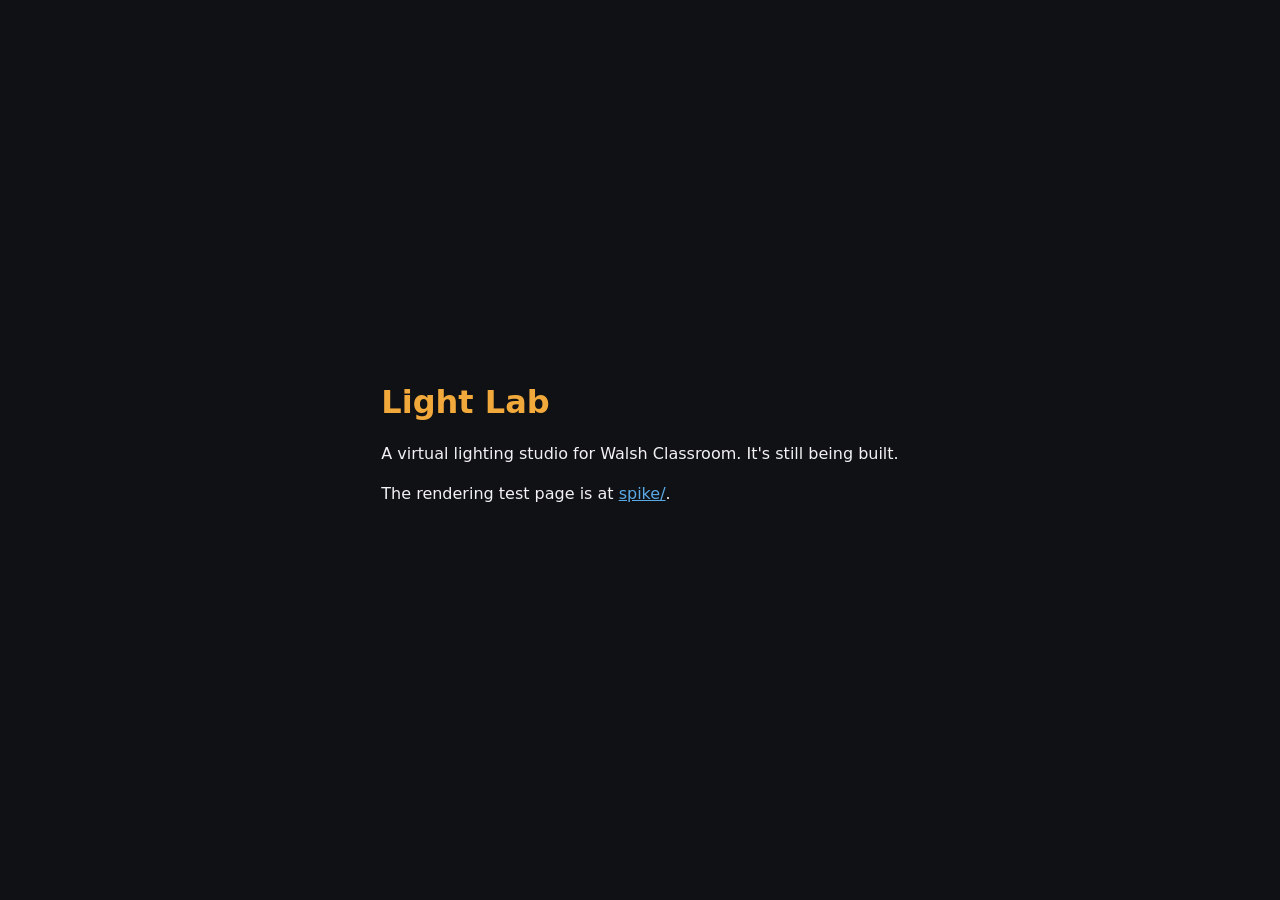
==== index.html @ 655dbbe1 "Phase 1: rendering spike Test page comparing three ways to draw the lit clay head: A: three.js shado" ====
<!doctype html>
<html lang="en">
<head>
<meta charset="utf-8">
<meta name="viewport" content="width=device-width, initial-scale=1">
<title>Light Lab</title>
<style>
  body { margin: 0; min-height: 100vh; display: grid; place-items: center; background: #101114; color: #f2f2f4;
         font: 16px/1.5 system-ui, -apple-system, "Segoe UI", Roboto, sans-serif; }
  main { max-width: 34rem; padding: 24px 16px; }
  h1 { margin: 0 0 8px; } h1 span { color: #f2a93b; }
  a { color: #5aa9e6; }
</style>
</head>
<body>
<main>
  <h1><span>Light Lab</span></h1>
  <p>A virtual lighting studio for Walsh Classroom. It's still being built.</p>
  <p>The rendering test page is at <a href="spike/">spike/</a>.</p>
</main>
</body>
</html>
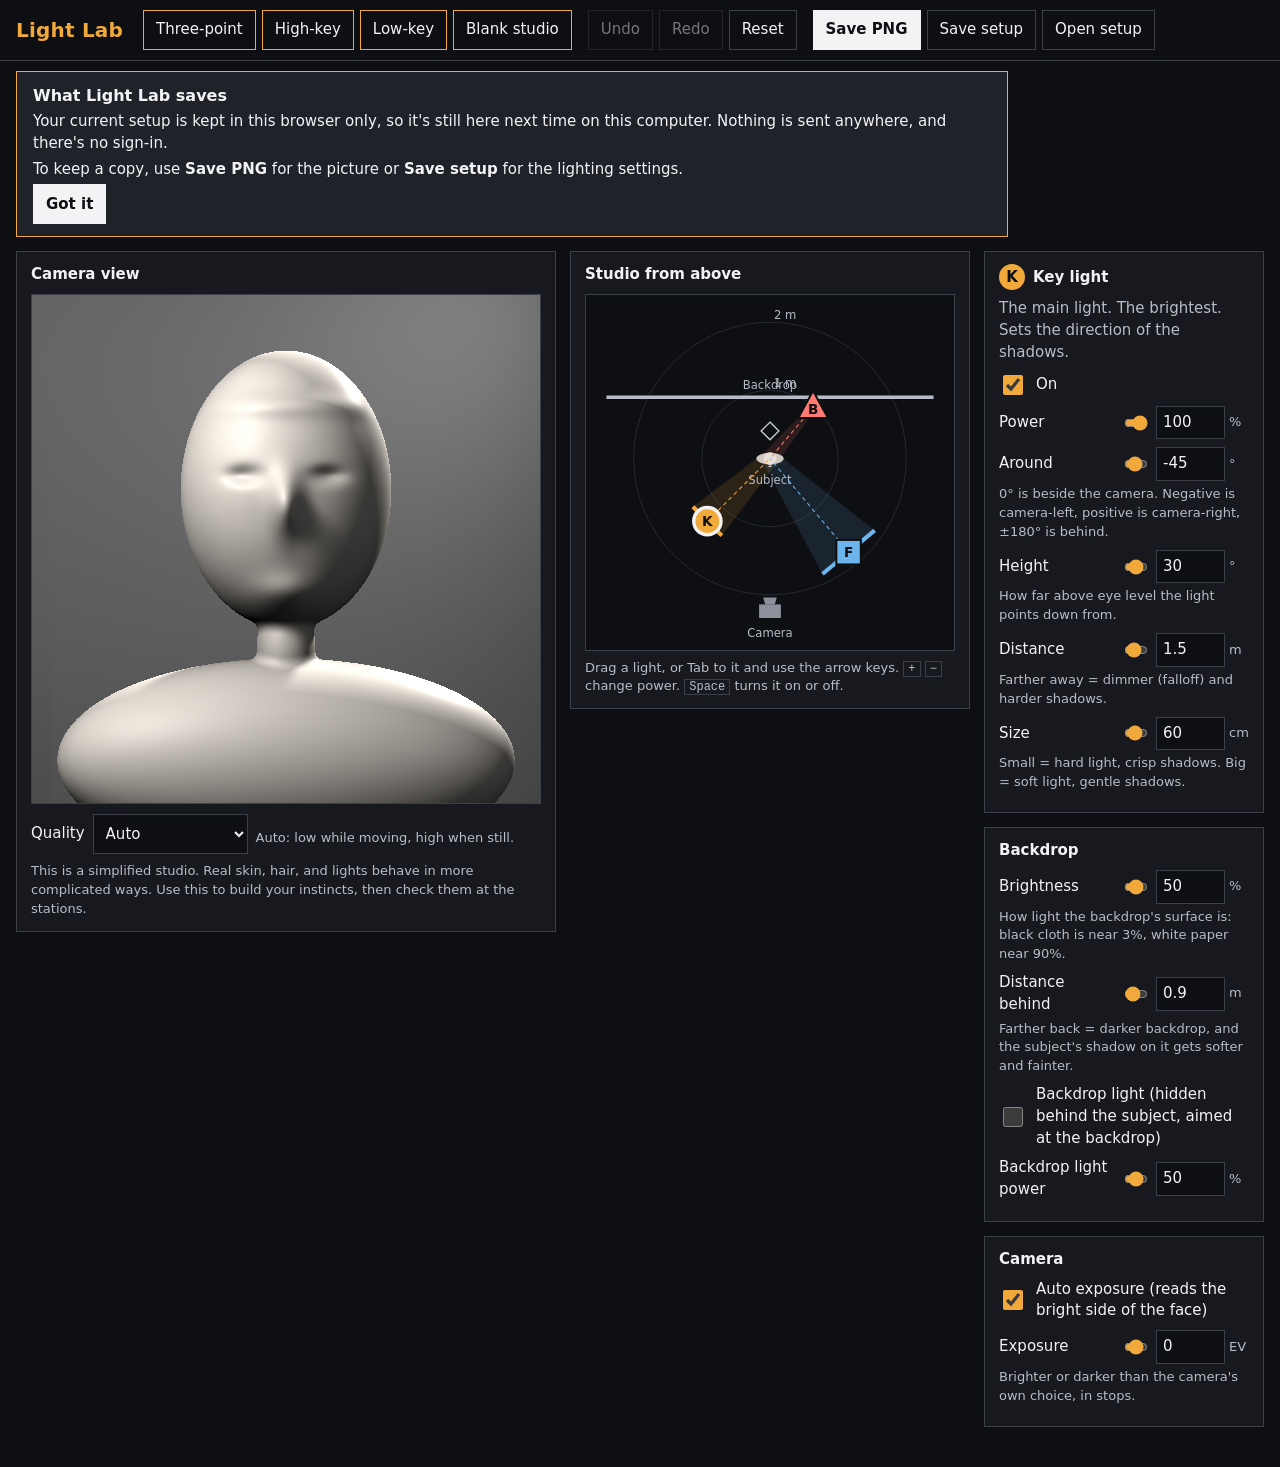
==== commit 5c8e74c7: "Phase 2: core sandbox The studio itself, on renderer B (no library): - Camera view with soft shadows" ====
--- a/index.html
+++ b/index.html
@@ -4,19 +4,68 @@
 <meta charset="utf-8">
 <meta name="viewport" content="width=device-width, initial-scale=1">
 <title>Light Lab</title>
-<style>
-  body { margin: 0; min-height: 100vh; display: grid; place-items: center; background: #101114; color: #f2f2f4;
-         font: 16px/1.5 system-ui, -apple-system, "Segoe UI", Roboto, sans-serif; }
-  main { max-width: 34rem; padding: 24px 16px; }
-  h1 { margin: 0 0 8px; } h1 span { color: #f2a93b; }
-  a { color: #5aa9e6; }
-</style>
+<meta name="description" content="A virtual lighting studio: place lights around a model and see the portrait change.">
+<link rel="stylesheet" href="src/app.css">
 </head>
 <body>
-<main>
-  <h1><span>Light Lab</span></h1>
-  <p>A virtual lighting studio for Walsh Classroom. It's still being built.</p>
-  <p>The rendering test page is at <a href="spike/">spike/</a>.</p>
+<header class="top">
+  <h1><span class="brand">Light Lab</span></h1>
+  <div class="toolbar" role="toolbar" aria-label="Setup">
+    <div id="presets" class="group" aria-label="Presets"></div>
+    <div class="group">
+      <button id="undo" type="button" title="Undo (Ctrl+Z)">Undo</button>
+      <button id="redo" type="button" title="Redo (Ctrl+Y)">Redo</button>
+      <button id="reset" type="button">Reset</button>
+    </div>
+    <div class="group">
+      <button id="savePng" type="button" class="solid">Save PNG</button>
+      <button id="saveSetup" type="button">Save setup</button>
+      <button id="openSetup" type="button">Open setup</button>
+      <input id="openFile" type="file" accept=".json,application/json" hidden>
+    </div>
+  </div>
+</header>
+
+<div id="error" class="error" role="alert" hidden></div>
+<div id="notice" class="notice" role="dialog" aria-labelledby="noticeTitle" hidden>
+  <h2 id="noticeTitle">What Light Lab saves</h2>
+  <p>Your current setup is kept in this browser only, so it's still here next time on this computer. Nothing is sent anywhere, and there's no sign-in.</p>
+  <p>To keep a copy, use <strong>Save PNG</strong> for the picture or <strong>Save setup</strong> for the lighting settings.</p>
+  <button id="noticeOk" type="button" class="solid">Got it</button>
+</div>
+
+<main class="studio">
+  <section class="card view-card" aria-labelledby="viewTitle">
+    <h2 id="viewTitle">Camera view</h2>
+    <div id="view" class="view"><canvas id="portrait" class="portrait" role="img"></canvas></div>
+    <div id="qualityRow" class="quality">
+      <label for="quality">Quality</label>
+      <select id="quality">
+        <option value="auto" selected>Auto</option>
+        <option value="low">Low (fastest)</option>
+        <option value="medium">Medium</option>
+        <option value="high">High (sharpest)</option>
+      </select>
+      <span id="qualityNote" class="hint"></span>
+    </div>
+    <p class="note">This is a simplified studio. Real skin, hair, and lights behave in more complicated ways. Use this to build your instincts, then check them at the stations.</p>
+  </section>
+
+  <section class="card map-card" aria-labelledby="mapTitle">
+    <h2 id="mapTitle">Studio from above</h2>
+    <div id="map"></div>
+    <p class="hint">Drag a light, or Tab to it and use the arrow keys. <kbd>+</kbd> <kbd>−</kbd> change power. <kbd>Space</kbd> turns it on or off.</p>
+  </section>
+
+  <div class="side">
+    <section class="card" id="inspector" aria-label="Selected light"></section>
+    <section class="card" aria-labelledby="bdTitle"><h2 id="bdTitle">Backdrop</h2><div id="backdrop"></div></section>
+    <section class="card" aria-labelledby="camTitle"><h2 id="camTitle">Camera</h2><div id="camera"></div></section>
+  </div>
 </main>
+<p id="status" class="visually-hidden" aria-live="polite"></p>
+
+<script type="module" src="src/main.js"></script>
+<script src="/platform/wc.js" defer></script>
 </body>
 </html>
--- a/src/app.css
+++ b/src/app.css
@@ -0,0 +1,106 @@
+/* Light Lab: dark studio look. Key amber, fill blue, back red, always paired with a letter and
+   a shape so colour is never the only clue. Contrast checked against --panel for WCAG AA. */
+:root {
+  --ink: #0e0f12; --panel: #17191e; --panel-2: #1f2229; --line: #3b3f48;
+  --text: #f3f3f5; --muted: #b8bcc6;
+  --key: #f2a93b; --fill: #6cb4ec; --back: #ff7a72; --bg-light: #c9cdd6;
+  --focus: #8fc8ff;
+  color-scheme: dark;
+}
+* { box-sizing: border-box; }
+[hidden] { display: none !important; }
+html, body { margin: 0; background: var(--ink); color: var(--text); }
+body { font: 15px/1.45 system-ui, -apple-system, "Segoe UI", Roboto, "Helvetica Neue", Arial, sans-serif; }
+h1, h2 { margin: 0; }
+button, select, input { font: inherit; color: inherit; }
+:focus-visible { outline: 3px solid var(--focus); outline-offset: 2px; }
+.visually-hidden { position: absolute; width: 1px; height: 1px; overflow: hidden; clip: rect(0 0 0 0); white-space: nowrap; }
+
+/* Header */
+.top { display: flex; flex-wrap: wrap; align-items: center; gap: 10px 20px; padding: 10px 16px; border-bottom: 1.5px solid var(--line); }
+.top h1 { font-size: 20px; letter-spacing: 0.01em; }
+.brand { color: var(--key); }
+.toolbar { display: flex; flex-wrap: wrap; gap: 8px 16px; }
+.group { display: flex; flex-wrap: wrap; gap: 6px; }
+button { background: transparent; border: 1.5px solid var(--line); padding: 7px 12px; cursor: pointer; min-height: 40px; }
+button:hover:not(:disabled) { border-color: var(--text); }
+button:disabled { opacity: 0.45; cursor: default; }
+button.solid { background: var(--text); color: var(--ink); border-color: var(--text); font-weight: 600; }
+button.preset { border-color: var(--key); }
+
+.error { margin: 10px 16px 0; padding: 10px 14px; background: #4a1714; border: 1.5px solid var(--back); }
+.notice { margin: 10px 16px 0; padding: 12px 16px; background: var(--panel-2); border: 1.5px solid var(--key); max-width: 62rem; }
+.notice h2 { font-size: 16px; margin-bottom: 4px; }
+.notice p { margin: 4px 0; }
+
+/* Layout: view | map | settings. Wraps on narrower screens. */
+.studio { display: grid; gap: 14px; padding: 14px 16px 24px; grid-template-columns: minmax(300px, 560px) minmax(280px, 400px) minmax(280px, 1fr); align-items: start; }
+@media (max-width: 1180px) { .studio { grid-template-columns: minmax(300px, 1fr) minmax(280px, 1fr); } .side { grid-column: 1 / -1; display: grid; grid-template-columns: repeat(auto-fit, minmax(280px, 1fr)); gap: 14px; } }
+@media (max-width: 700px) { .studio { grid-template-columns: 1fr; } }
+.side { display: grid; gap: 14px; }
+.card { background: var(--panel); border: 1.5px solid var(--line); padding: 12px 14px; }
+.card h2 { font-size: 15px; margin-bottom: 8px; }
+/* Square, and never taller than the screen leaves room for (a 768 px Chromebook screen). */
+.view { width: min(100%, calc(100vh - 190px)); min-width: 260px; aspect-ratio: 1; margin: 0 auto; background: #000; border: 1.5px solid var(--line); }
+.portrait { display: block; width: 100%; height: 100%; }
+.quality { display: flex; flex-wrap: wrap; align-items: center; gap: 8px; margin-top: 10px; }
+select { background: var(--ink); border: 1.5px solid var(--line); padding: 6px 8px; min-height: 40px; }
+.note, .hint { color: var(--muted); font-size: 13px; margin: 8px 0 0; }
+kbd { border: 1px solid var(--line); padding: 0 4px; font: 12px ui-monospace, Consolas, monospace; }
+
+/* Rows: label, slider, number */
+.row { display: grid; grid-template-columns: 7.5em 1fr 6.2em; align-items: center; gap: 4px 10px; margin: 8px 0; }
+.row .hint { grid-column: 1 / -1; margin: 0; }
+.row.check { grid-template-columns: auto 1fr; }
+.row input[type=range] { width: 100%; accent-color: var(--key); min-height: 28px; }
+.numwrap { display: flex; align-items: center; gap: 4px; }
+.num { width: 4.6em; background: var(--ink); border: 1.5px solid var(--line); padding: 5px 6px; }
+.unit { color: var(--muted); font-size: 13px; }
+input[type=checkbox] { width: 20px; height: 20px; accent-color: var(--key); }
+
+.inspector-title { display: flex; align-items: center; gap: 8px; font-size: 16px; }
+.define { color: var(--muted); margin: 4px 0 6px; }
+.badge { display: inline-grid; place-items: center; width: 26px; height: 26px; font-weight: 700; color: var(--ink); }
+.badge.key { background: var(--key); border-radius: 50%; }
+.badge.fill { background: var(--fill); }
+.badge.back { background: var(--back); clip-path: polygon(50% 0, 100% 100%, 0 100%); padding-top: 6px; font-size: 12px; }
+
+/* Map */
+.map { width: 100%; height: auto; display: block; background: var(--ink); border: 1.5px solid var(--line); touch-action: none; user-select: none; }
+.map .ring { fill: none; stroke: #2b2f37; stroke-width: 0.012; }
+.map .ring-label, .map .label { fill: var(--muted); font-size: 0.17px; }
+.map .backdrop { stroke: var(--muted); stroke-width: 0.05; }
+.map .subject { fill: #cfc9c2; }
+.map .subject.head { fill: #e7e1da; }
+.map .camera { fill: #8b909b; }
+.map .camera text { fill: var(--muted); }
+.map .ray { stroke-width: 0.015; stroke-dasharray: 0.06 0.05; }
+.map .ray.key, .map .beam.key { stroke: var(--key); fill: var(--key); }
+.map .ray.fill, .map .beam.fill { stroke: var(--fill); fill: var(--fill); }
+.map .ray.back, .map .beam.back { stroke: var(--back); fill: var(--back); }
+.map .beam { fill-opacity: 0.13; stroke: none !important; }
+.map .beam.off, .map .ray.off { opacity: 0.25; fill-opacity: 0.04; }
+.map .light { cursor: grab; }
+.map.dragging .light { cursor: grabbing; }
+.map .light .shape { stroke: var(--ink); stroke-width: 0.03; }
+.map .light.key .shape { fill: var(--key); }
+.map .light.fill .shape { fill: var(--fill); }
+.map .light.back .shape { fill: var(--back); }
+.map .light .size { stroke-width: 0.06; stroke-linecap: butt; }
+.map .light.key .size { stroke: var(--key); }
+.map .light.fill .size { stroke: var(--fill); }
+.map .light.back .size { stroke: var(--back); }
+.map .light .letter { font-size: 0.2px; font-weight: 700; fill: var(--ink); pointer-events: none; }
+.map .light.off .shape { fill: var(--ink) !important; stroke-width: 0.03; }
+.map .light.key.off .shape { stroke: var(--key); }
+.map .light.fill.off .shape { stroke: var(--fill); }
+.map .light.back.off .shape { stroke: var(--back); }
+.map .light.off .letter { fill: var(--muted); }
+.map .light.off .size { opacity: 0.35; }
+.map .light.selected .shape { stroke: var(--text); stroke-width: 0.05; }
+.map .light:focus { outline: none; }
+.map .light:focus-visible .shape { stroke: var(--focus); stroke-width: 0.07; }
+.map .bglight .shape { fill: var(--bg-light); }
+.map .bglight.off .shape { fill: none; stroke: var(--bg-light); stroke-width: 0.02; }
+
+@media (prefers-reduced-motion: reduce) { * { transition: none !important; animation: none !important; } }
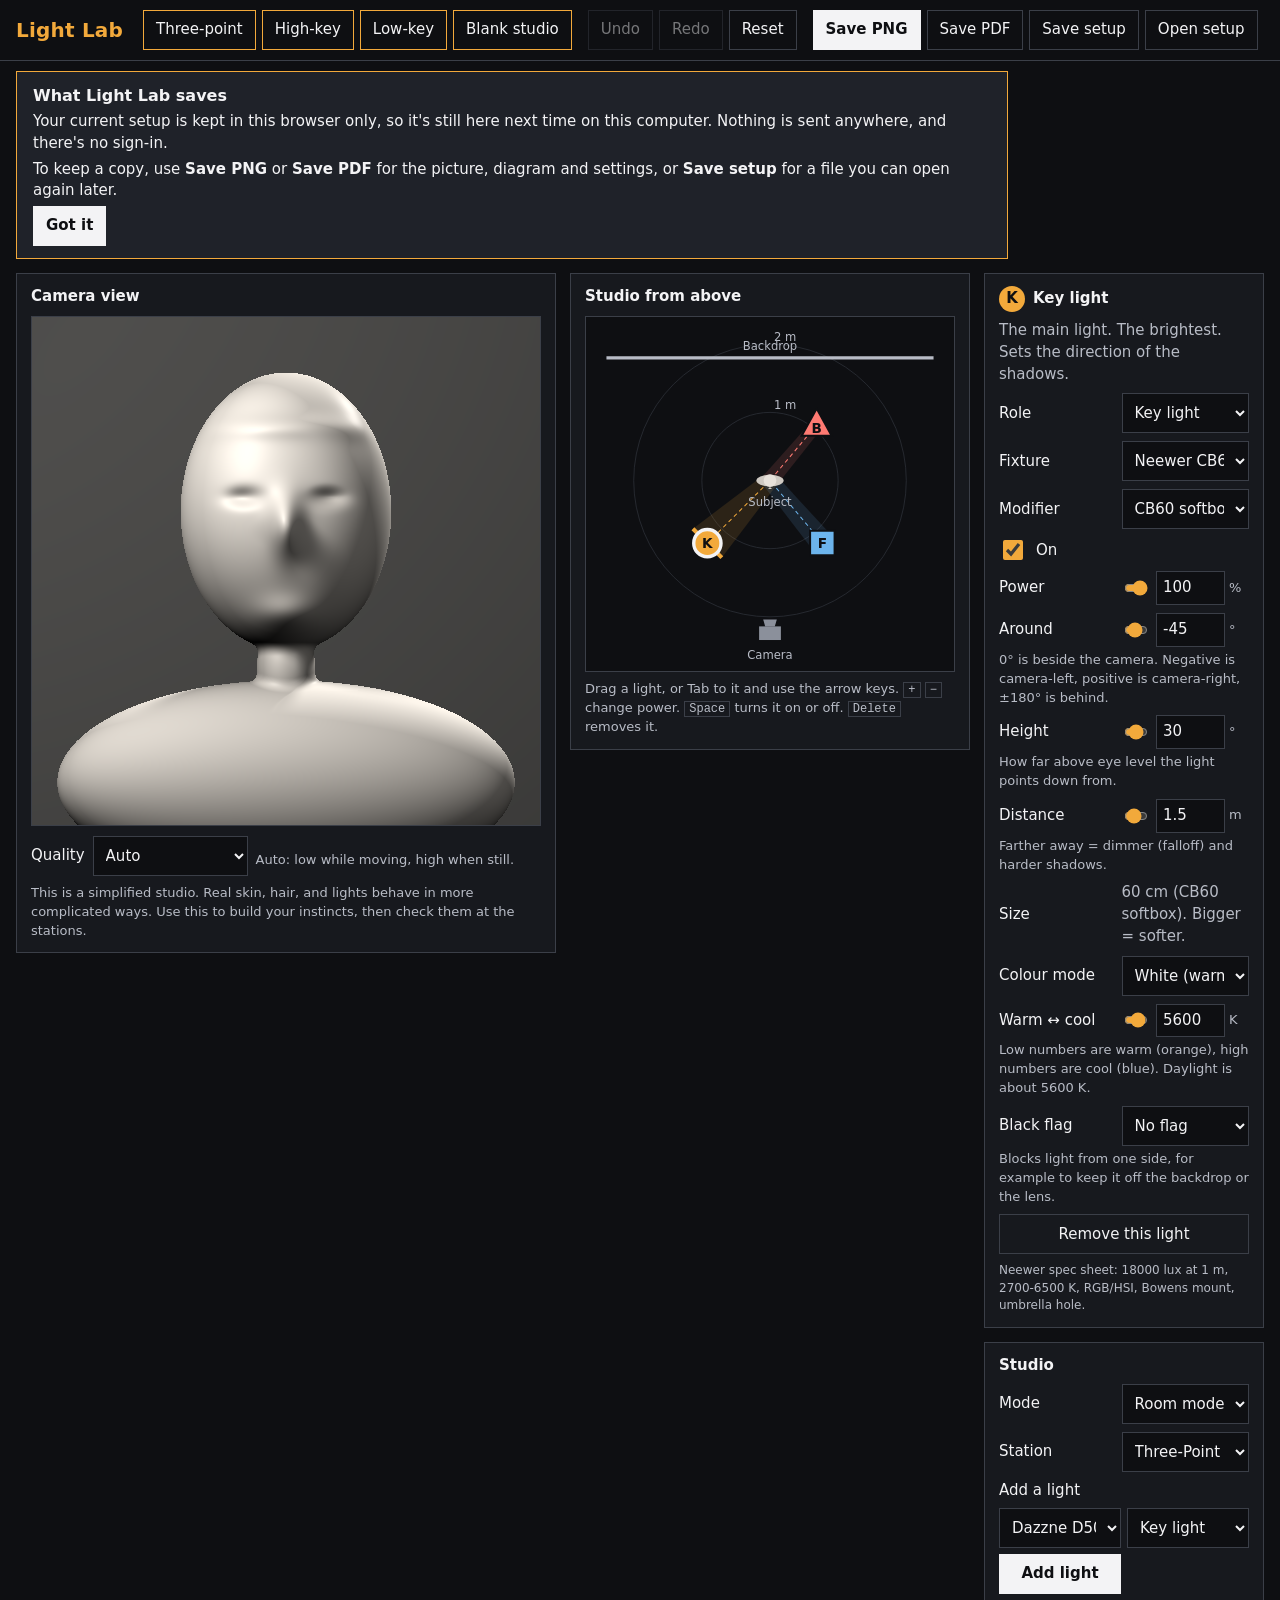
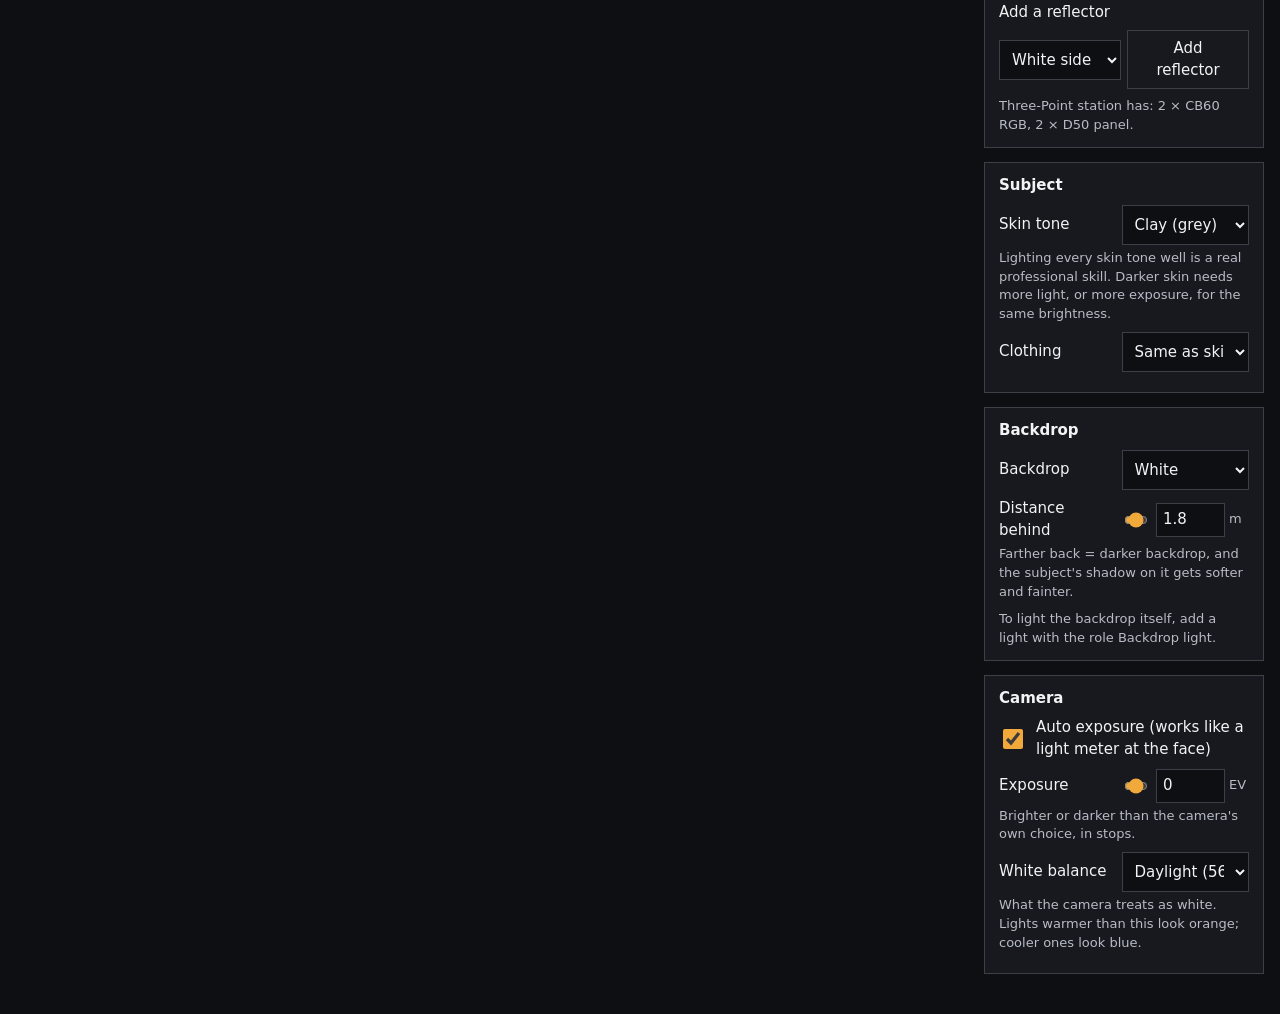
==== commit b5d0c985: "Phase 3: gear and modifiers Light Lab now uses Tom's real room (data/gear.json): CB60 RGB, D50 and S" ====
--- a/index.html
+++ b/index.html
@@ -19,6 +19,7 @@
     </div>
     <div class="group">
       <button id="savePng" type="button" class="solid">Save PNG</button>
+      <button id="savePdf" type="button">Save PDF</button>
       <button id="saveSetup" type="button">Save setup</button>
       <button id="openSetup" type="button">Open setup</button>
       <input id="openFile" type="file" accept=".json,application/json" hidden>
@@ -30,7 +31,7 @@
 <div id="notice" class="notice" role="dialog" aria-labelledby="noticeTitle" hidden>
   <h2 id="noticeTitle">What Light Lab saves</h2>
   <p>Your current setup is kept in this browser only, so it's still here next time on this computer. Nothing is sent anywhere, and there's no sign-in.</p>
-  <p>To keep a copy, use <strong>Save PNG</strong> for the picture or <strong>Save setup</strong> for the lighting settings.</p>
+  <p>To keep a copy, use <strong>Save PNG</strong> or <strong>Save PDF</strong> for the picture, diagram and settings, or <strong>Save setup</strong> for a file you can open again later.</p>
   <button id="noticeOk" type="button" class="solid">Got it</button>
 </div>
 
@@ -54,11 +55,13 @@
   <section class="card map-card" aria-labelledby="mapTitle">
     <h2 id="mapTitle">Studio from above</h2>
     <div id="map"></div>
-    <p class="hint">Drag a light, or Tab to it and use the arrow keys. <kbd>+</kbd> <kbd>−</kbd> change power. <kbd>Space</kbd> turns it on or off.</p>
+    <p class="hint">Drag a light, or Tab to it and use the arrow keys. <kbd>+</kbd> <kbd>−</kbd> change power. <kbd>Space</kbd> turns it on or off. <kbd>Delete</kbd> removes it.</p>
   </section>
 
   <div class="side">
     <section class="card" id="inspector" aria-label="Selected light"></section>
+    <section class="card" aria-labelledby="studioTitle"><h2 id="studioTitle">Studio</h2><div id="studio"></div></section>
+    <section class="card" aria-labelledby="subjTitle"><h2 id="subjTitle">Subject</h2><div id="subject"></div></section>
     <section class="card" aria-labelledby="bdTitle"><h2 id="bdTitle">Backdrop</h2><div id="backdrop"></div></section>
     <section class="card" aria-labelledby="camTitle"><h2 id="camTitle">Camera</h2><div id="camera"></div></section>
   </div>
--- a/src/app.css
+++ b/src/app.css
@@ -103,4 +103,34 @@
 .map .bglight .shape { fill: var(--bg-light); }
 .map .bglight.off .shape { fill: none; stroke: var(--bg-light); stroke-width: 0.02; }
 
+/* Phase 3: more roles, reflectors, gear rows */
+:root { --hair: #f08cd0; --accent: #7bd88f; --bglight: #c9cdd6; --gold: #e2b54a; --silver: #d4d8df; }
+.row.select { grid-template-columns: 7.5em 1fr; }
+.row.select select { width: 100%; }
+.row.text { grid-template-columns: 7.5em 1fr; color: var(--muted); }
+.row.actions { grid-template-columns: 1fr; }
+.rowlabel { color: var(--text); }
+.hint.source { font-size: 12px; }
+.addrow { display: grid; grid-template-columns: 7.5em 1fr auto auto; gap: 6px; align-items: center; margin: 8px 0; }
+@media (max-width: 1400px) { .addrow { grid-template-columns: 1fr 1fr; } .addrow label { grid-column: 1 / -1; } }
+.addrow select { min-width: 0; }
+.problems { margin: 6px 0; padding: 8px 10px 8px 26px; border: 1.5px solid var(--key); background: #2b2210; }
+.badge.hair { background: var(--hair); clip-path: polygon(0 0, 100% 0, 50% 100%); font-size: 12px; padding-bottom: 6px; }
+.badge.accent { background: var(--accent); clip-path: polygon(25% 0, 75% 0, 100% 50%, 75% 100%, 25% 100%, 0 50%); }
+.badge.backdrop { background: var(--bglight); clip-path: polygon(50% 0, 100% 50%, 50% 100%, 0 50%); font-size: 10px; }
+.badge.reflector { background: var(--gold); }
+.map .ray.hair, .map .beam.hair { stroke: var(--hair); fill: var(--hair); }
+.map .ray.accent, .map .beam.accent { stroke: var(--accent); fill: var(--accent); }
+.map .ray.reflector { stroke: var(--gold); stroke-width: 0.012; stroke-dasharray: 0.03 0.04; }
+.map .ray.hidden { display: none; }
+.map .light.hair .shape { fill: var(--hair); } .map .light.hair .size { stroke: var(--hair); }
+.map .light.accent .shape { fill: var(--accent); } .map .light.accent .size { stroke: var(--accent); }
+.map .light.backdrop .shape { fill: var(--bglight); }
+.map .light.hair.off .shape { stroke: var(--hair); } .map .light.accent.off .shape { stroke: var(--accent); } .map .light.backdrop.off .shape { stroke: var(--bglight); }
+.map .light.reflector .card { stroke: var(--ink); stroke-width: 0.02; }
+.map .light.reflector.white .card { fill: #f2f2f2; }
+.map .light.reflector.silver .card { fill: var(--silver); }
+.map .light.reflector.gold .card { fill: var(--gold); }
+.map .light.reflector .letter { fill: var(--text); }
+
 @media (prefers-reduced-motion: reduce) { * { transition: none !important; animation: none !important; } }
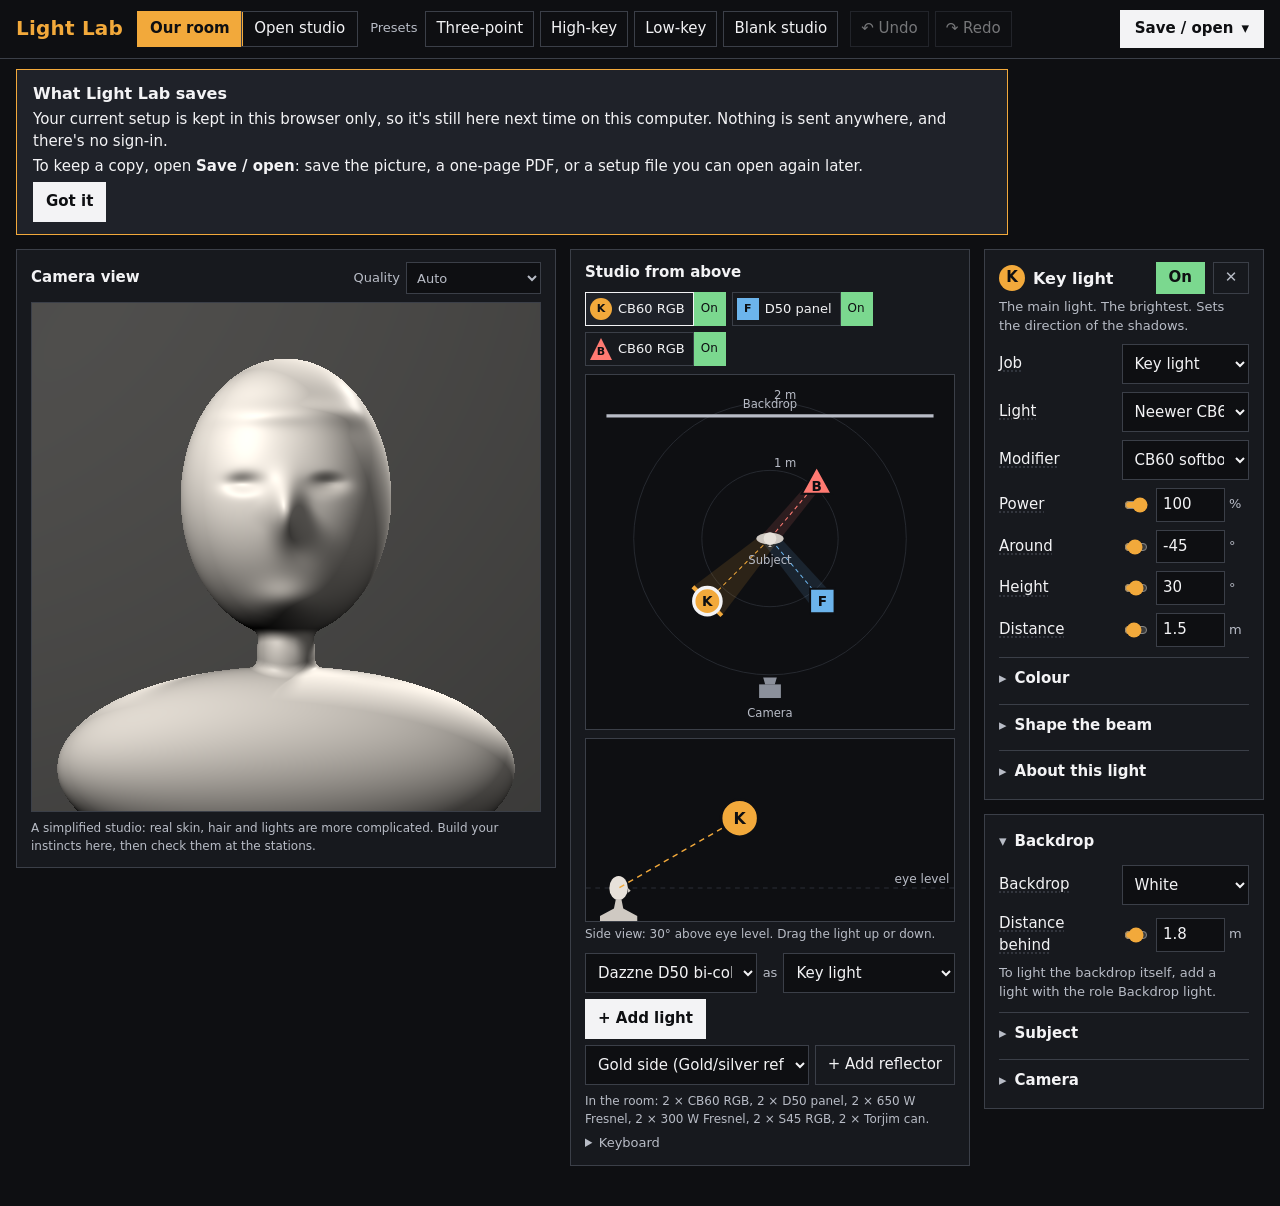
==== commit 2bffe73b: "Phase 4 UI pass: cleaner layout, more direct controls - Header: Our room / Open studio toggle, prese" ====
--- a/index.html
+++ b/index.html
@@ -10,20 +10,27 @@
 <body>
 <header class="top">
   <h1><span class="brand">Light Lab</span></h1>
-  <div class="toolbar" role="toolbar" aria-label="Setup">
-    <div id="presets" class="group" aria-label="Presets"></div>
+  <div class="toolbar" role="toolbar" aria-label="Studio">
+    <div class="group" role="radiogroup" aria-label="Gear" id="modeToggle">
+      <button type="button" role="radio" data-mode="room" class="seg">Our room</button>
+      <button type="button" role="radio" data-mode="open" class="seg">Open studio</button>
+    </div>
+    <div class="group" id="presets" role="group" aria-label="Presets"></div>
     <div class="group">
-      <button id="undo" type="button" title="Undo (Ctrl+Z)">Undo</button>
-      <button id="redo" type="button" title="Redo (Ctrl+Y)">Redo</button>
-      <button id="reset" type="button">Reset</button>
+      <button id="undo" type="button" title="Undo (Ctrl+Z)" aria-label="Undo">↶ Undo</button>
+      <button id="redo" type="button" title="Redo (Ctrl+Y)" aria-label="Redo">↷ Redo</button>
     </div>
-    <div class="group">
-      <button id="savePng" type="button" class="solid">Save PNG</button>
-      <button id="savePdf" type="button">Save PDF</button>
-      <button id="saveSetup" type="button">Save setup</button>
-      <button id="openSetup" type="button">Open setup</button>
-      <input id="openFile" type="file" accept=".json,application/json" hidden>
-    </div>
+    <details class="menu" id="saveMenu">
+      <summary class="solid">Save / open</summary>
+      <div class="menu-items" role="menu">
+        <button id="savePng" type="button" role="menuitem">Save picture (PNG)</button>
+        <button id="savePdf" type="button" role="menuitem">Save one-page PDF</button>
+        <button id="saveSetup" type="button" role="menuitem">Save setup file</button>
+        <button id="openSetup" type="button" role="menuitem">Open a setup file…</button>
+        <button id="reset" type="button" role="menuitem">Start over (three-point)</button>
+      </div>
+    </details>
+    <input id="openFile" type="file" accept=".json,application/json" hidden>
   </div>
 </header>
 
@@ -31,39 +38,48 @@
 <div id="notice" class="notice" role="dialog" aria-labelledby="noticeTitle" hidden>
   <h2 id="noticeTitle">What Light Lab saves</h2>
   <p>Your current setup is kept in this browser only, so it's still here next time on this computer. Nothing is sent anywhere, and there's no sign-in.</p>
-  <p>To keep a copy, use <strong>Save PNG</strong> or <strong>Save PDF</strong> for the picture, diagram and settings, or <strong>Save setup</strong> for a file you can open again later.</p>
+  <p>To keep a copy, open <strong>Save / open</strong>: save the picture, a one-page PDF, or a setup file you can open again later.</p>
   <button id="noticeOk" type="button" class="solid">Got it</button>
 </div>
 
 <main class="studio">
   <section class="card view-card" aria-labelledby="viewTitle">
-    <h2 id="viewTitle">Camera view</h2>
+    <div class="card-head">
+      <h2 id="viewTitle">Camera view</h2>
+      <span id="qualityRow" class="quality">
+        <label for="quality">Quality</label>
+        <select id="quality" aria-describedby="qualityNote">
+          <option value="auto" selected>Auto</option>
+          <option value="low">Low (fastest)</option>
+          <option value="medium">Medium</option>
+          <option value="high">High (sharpest)</option>
+        </select>
+        <span id="qualityNote" class="visually-hidden"></span>
+      </span>
+    </div>
     <div id="view" class="view"><canvas id="portrait" class="portrait" role="img"></canvas></div>
-    <div id="qualityRow" class="quality">
-      <label for="quality">Quality</label>
-      <select id="quality">
-        <option value="auto" selected>Auto</option>
-        <option value="low">Low (fastest)</option>
-        <option value="medium">Medium</option>
-        <option value="high">High (sharpest)</option>
-      </select>
-      <span id="qualityNote" class="hint"></span>
-    </div>
-    <p class="note">This is a simplified studio. Real skin, hair, and lights behave in more complicated ways. Use this to build your instincts, then check them at the stations.</p>
+    <p class="note">A simplified studio: real skin, hair and lights are more complicated. Build your instincts here, then check them at the stations.</p>
   </section>
 
   <section class="card map-card" aria-labelledby="mapTitle">
-    <h2 id="mapTitle">Studio from above</h2>
+    <div class="card-head"><h2 id="mapTitle">Studio from above</h2></div>
+    <div id="chips" class="chips" role="toolbar" aria-label="Lights"></div>
     <div id="map"></div>
-    <p class="hint">Drag a light, or Tab to it and use the arrow keys. <kbd>+</kbd> <kbd>−</kbd> change power. <kbd>Space</kbd> turns it on or off. <kbd>Delete</kbd> removes it.</p>
+    <div id="sideview" class="sideview"></div>
+    <div id="studio" class="studio-add"></div>
+    <details class="keys">
+      <summary>Keyboard</summary>
+      <p class="hint">Tab to a light on the map, then: arrow keys move it (Shift for small steps), <kbd>+</kbd> <kbd>−</kbd> power, <kbd>Space</kbd> on or off, <kbd>Delete</kbd> remove. In the side view, up and down arrows change the height. <kbd>Ctrl</kbd>+<kbd>Z</kbd> undoes.</p>
+    </details>
   </section>
 
   <div class="side">
     <section class="card" id="inspector" aria-label="Selected light"></section>
-    <section class="card" aria-labelledby="studioTitle"><h2 id="studioTitle">Studio</h2><div id="studio"></div></section>
-    <section class="card" aria-labelledby="subjTitle"><h2 id="subjTitle">Subject</h2><div id="subject"></div></section>
-    <section class="card" aria-labelledby="bdTitle"><h2 id="bdTitle">Backdrop</h2><div id="backdrop"></div></section>
-    <section class="card" aria-labelledby="camTitle"><h2 id="camTitle">Camera</h2><div id="camera"></div></section>
+    <section class="card scene" aria-label="Scene">
+      <details class="section" open><summary>Backdrop</summary><div id="backdrop"></div></details>
+      <details class="section"><summary>Subject</summary><div id="subject"></div></details>
+      <details class="section"><summary>Camera</summary><div id="camera"></div></details>
+    </section>
   </div>
 </main>
 <p id="status" class="visually-hidden" aria-live="polite"></p>
--- a/src/app.css
+++ b/src/app.css
@@ -133,4 +133,98 @@
 .map .light.reflector.gold .card { fill: var(--gold); }
 .map .light.reflector .letter { fill: var(--text); }
 
+/* ---------- Phase 4 UI pass ---------- */
+.top { gap: 8px 14px; }
+.toolbar { align-items: center; gap: 8px 12px; flex: 1; }
+.toolbar > .menu { margin-left: auto; }
+button.seg { min-height: 36px; padding: 6px 12px; border-color: var(--line); }
+button.seg + button.seg { margin-left: -7.5px; }
+button.seg[aria-checked="true"] { background: var(--key); color: var(--ink); border-color: var(--key); font-weight: 700; }
+button.preset { border-color: var(--line); min-height: 36px; padding: 6px 10px; }
+#presets::before { content: "Presets"; color: var(--muted); font-size: 13px; align-self: center; margin-right: 2px; }
+.group { align-items: center; }
+#undo, #redo { min-height: 36px; padding: 6px 10px; }
+
+/* Save menu */
+.menu { position: relative; }
+.menu > summary { list-style: none; cursor: pointer; padding: 7px 14px; border: 1.5px solid var(--text); background: var(--text); color: var(--ink); font-weight: 600; min-height: 36px; display: flex; align-items: center; }
+.menu > summary::-webkit-details-marker { display: none; }
+.menu > summary::after { content: "▾"; margin-left: 8px; }
+.menu-items { position: absolute; right: 0; top: calc(100% + 4px); z-index: 20; background: var(--panel-2); border: 1.5px solid var(--line); display: grid; min-width: 15rem; box-shadow: 0 8px 24px rgba(0,0,0,0.45); }
+.menu-items button { border: 0; border-bottom: 1px solid var(--line); text-align: left; padding: 10px 14px; }
+.menu-items button:last-child { border-bottom: 0; color: var(--muted); }
+.menu-items button:hover { background: var(--panel); }
+
+/* Cards */
+.card-head { display: flex; align-items: center; justify-content: space-between; gap: 10px; margin-bottom: 8px; }
+.card-head h2 { margin: 0; }
+.quality { margin: 0; gap: 6px; font-size: 13px; color: var(--muted); }
+.quality select { min-height: 32px; padding: 3px 6px; }
+.note { font-size: 12px; }
+
+/* Light chips */
+.chips { display: flex; flex-wrap: wrap; gap: 6px; margin-bottom: 8px; min-height: 34px; }
+.chip-wrap { display: inline-flex; }
+.chip { display: inline-flex; align-items: center; gap: 6px; padding: 3px 8px 3px 4px; min-height: 34px; border: 1.5px solid var(--line); }
+.chip .badge { width: 22px; height: 22px; font-size: 11px; }
+.chip[aria-pressed="true"] { border-color: var(--text); background: var(--panel-2); }
+.chip.off .chip-name { color: var(--muted); text-decoration: line-through; }
+.chip-name { font-size: 13px; }
+.chip-switch { min-height: 34px; padding: 3px 7px; border-left: 0; font-size: 12px; color: var(--muted); }
+.chip-switch[aria-checked="true"] { color: var(--ink); background: var(--accent); border-color: var(--accent); }
+
+/* Side view */
+.sideview { margin-top: 8px; }
+.side-svg { width: 100%; height: auto; display: block; background: var(--ink); border: 1.5px solid var(--line); touch-action: none; user-select: none; }
+.side-svg .eye { stroke: #2b2f37; stroke-width: 0.012; stroke-dasharray: 0.05 0.05; }
+.side-svg .floor { stroke: #2b2f37; stroke-width: 0.02; }
+.side-svg .label { fill: var(--muted); font-size: 0.13px; }
+.side-svg .subject { fill: #cfc9c2; }
+.side-svg .subject.head { fill: #e7e1da; }
+.side-svg .ray { stroke-width: 0.015; stroke-dasharray: 0.06 0.05; }
+.side-svg .ray.key { stroke: var(--key); } .side-svg .ray.fill { stroke: var(--fill); } .side-svg .ray.back { stroke: var(--back); }
+.side-svg .ray.hair { stroke: var(--hair); } .side-svg .ray.accent { stroke: var(--accent); } .side-svg .ray.reflector { stroke: var(--gold); }
+.side-svg .light { cursor: ns-resize; }
+.side-svg .light .shape { stroke: var(--ink); stroke-width: 0.03; }
+.side-svg .light.key .shape { fill: var(--key); } .side-svg .light.fill .shape { fill: var(--fill); } .side-svg .light.back .shape { fill: var(--back); }
+.side-svg .light.hair .shape { fill: var(--hair); } .side-svg .light.accent .shape { fill: var(--accent); } .side-svg .light.reflector .shape { fill: var(--gold); }
+.side-svg .light.off .shape { fill: var(--ink) !important; stroke: var(--muted); }
+.side-svg .light .letter { font-size: 0.17px; font-weight: 700; fill: var(--ink); pointer-events: none; }
+.side-svg .light:focus { outline: none; }
+.side-svg .light:focus-visible .shape { stroke: var(--focus); stroke-width: 0.07; }
+.side-caption { margin: 4px 0 0; font-size: 12px; }
+
+/* Adding gear */
+.studio-add { margin-top: 10px; }
+.addrow { display: flex; flex-wrap: wrap; gap: 6px; align-items: center; margin: 6px 0; }
+.addrow select { flex: 1 1 9rem; min-width: 0; }
+.addrow .as { color: var(--muted); font-size: 13px; }
+.inventory { font-size: 12px; }
+details.keys { margin-top: 6px; }
+details.keys summary { cursor: pointer; color: var(--muted); font-size: 13px; }
+
+/* Inspector */
+.inspector-head { display: flex; align-items: center; gap: 8px; }
+.inspector-head .inspector-title { flex: 1; font-size: 16px; margin: 0; }
+button.switch { min-height: 32px; padding: 4px 12px; font-weight: 700; }
+button.switch[aria-checked="true"] { background: var(--accent); color: var(--ink); border-color: var(--accent); }
+button.icon { min-height: 32px; min-width: 36px; padding: 4px 8px; color: var(--muted); }
+.define { font-size: 13px; }
+details.section { border-top: 1.5px solid var(--line); margin-top: 10px; padding-top: 6px; }
+details.section > summary { cursor: pointer; font-weight: 600; padding: 4px 0; list-style: none; display: flex; align-items: center; gap: 8px; }
+details.section > summary::-webkit-details-marker { display: none; }
+details.section > summary::before { content: "▸"; color: var(--muted); }
+details.section[open] > summary::before { content: "▾"; }
+.scene details.section:first-child { border-top: 0; margin-top: 0; padding-top: 0; }
+
+/* Hints show as a tip under the row while it's hovered or focused (and are read by screen
+   readers through aria-describedby), instead of always taking up space. */
+.row { position: relative; }
+.row .hint { display: none; position: absolute; left: 0; right: 0; top: calc(100% + 2px); z-index: 10;
+  background: var(--panel-2); border: 1px solid var(--line); padding: 6px 8px; color: var(--text); box-shadow: 0 6px 16px rgba(0,0,0,0.4); }
+.row:hover .hint, .row:focus-within .hint { display: block; }
+.row label { cursor: help; }
+.row label, .rowlabel { text-decoration: underline dotted var(--line); text-underline-offset: 3px; }
+.row.check label, .row.text .rowlabel { text-decoration: none; cursor: default; }
+
 @media (prefers-reduced-motion: reduce) { * { transition: none !important; animation: none !important; } }
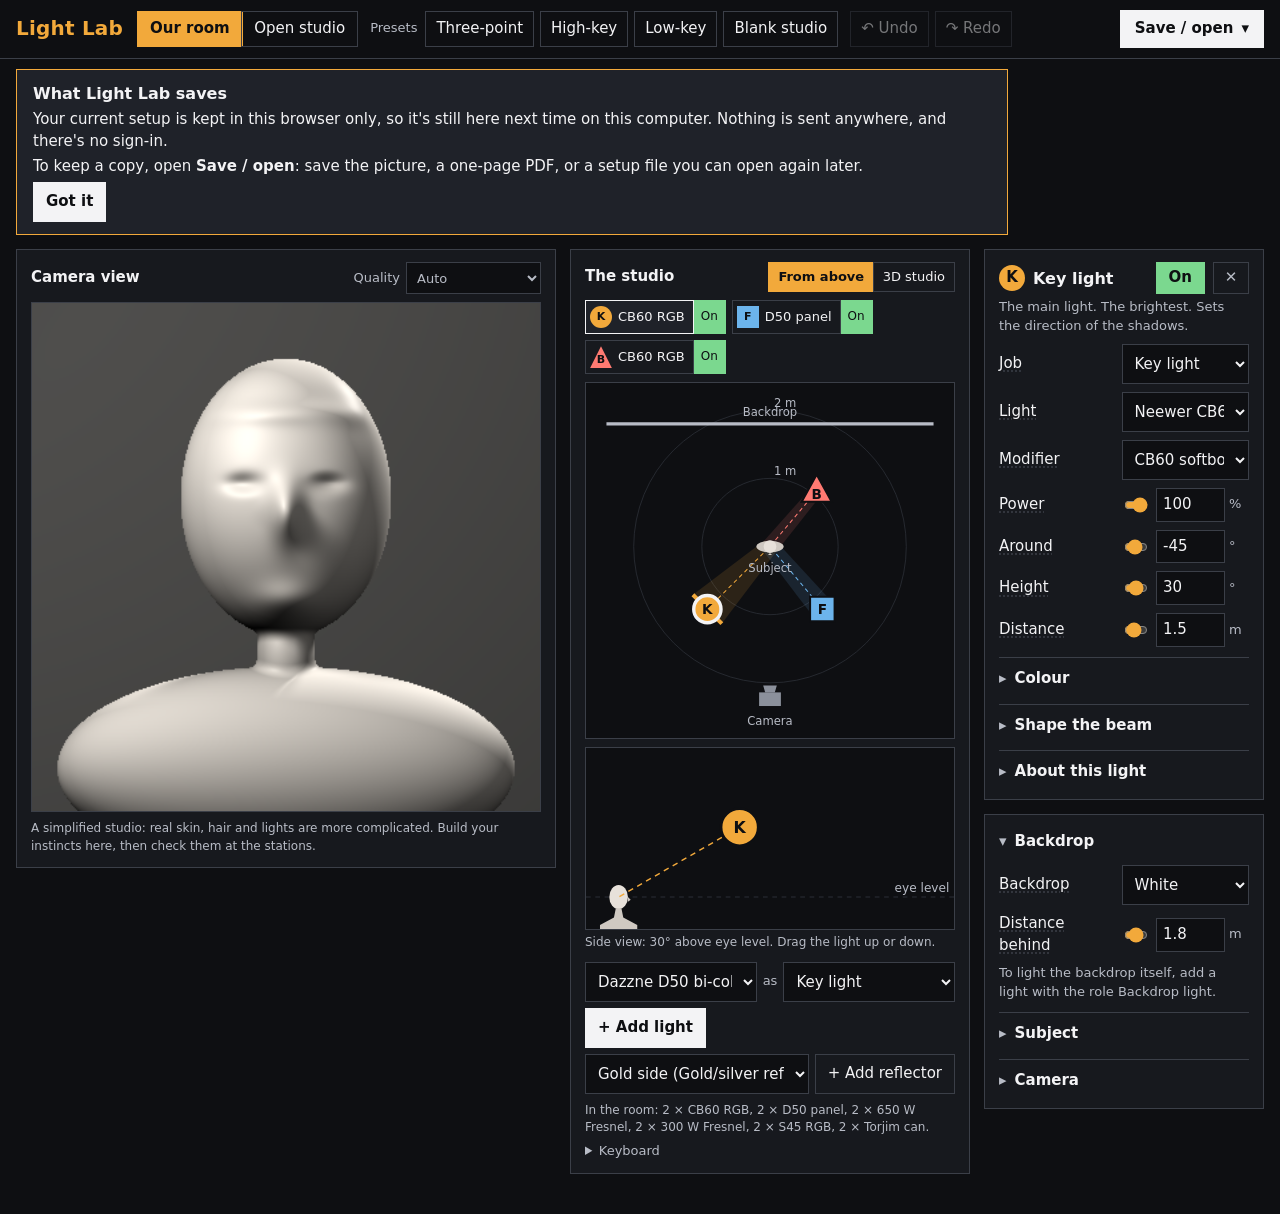
==== commit c5f1b3b4: "3D studio view: see the lights themselves The studio card now switches between the top-down map and " ====
--- a/index.html
+++ b/index.html
@@ -62,9 +62,18 @@
   </section>
 
   <section class="card map-card" aria-labelledby="mapTitle">
-    <div class="card-head"><h2 id="mapTitle">Studio from above</h2></div>
+    <div class="card-head">
+      <h2 id="mapTitle">The studio</h2>
+      <div class="group" role="radiogroup" aria-label="Studio view" id="viewToggle">
+        <button type="button" role="radio" data-view="map" class="seg small" aria-checked="true">From above</button>
+        <button type="button" role="radio" data-view="3d" class="seg small" aria-checked="false">3D studio</button>
+      </div>
+    </div>
     <div id="chips" class="chips" role="toolbar" aria-label="Lights"></div>
     <div id="map"></div>
+    <div id="studio3d" class="studio3d-wrap" hidden>
+      <p class="hint studio3d-help">Drag to look around. Scroll or pinch to zoom. Click a light to select it. Move lights on the map ("From above") or in the side view.</p>
+    </div>
     <div id="sideview" class="sideview"></div>
     <div id="studio" class="studio-add"></div>
     <details class="keys">
--- a/src/app.css
+++ b/src/app.css
@@ -227,4 +227,12 @@
 .row label, .rowlabel { text-decoration: underline dotted var(--line); text-underline-offset: 3px; }
 .row.check label, .row.text .rowlabel { text-decoration: none; cursor: default; }
 
+/* 3D studio view */
+button.seg.small { min-height: 30px; padding: 3px 9px; font-size: 13px; }
+.studio3d-wrap { position: relative; }
+.studio3d { display: block; width: 100%; border: 1.5px solid var(--line); background: #121318; touch-action: none; cursor: grab; }
+.studio3d:active { cursor: grabbing; }
+.studio3d-help { margin: 4px 0 0; font-size: 12px; }
+.studio3d-wrap[aria-busy="true"]::before { content: "Loading the 3D studio…"; display: block; padding: 40px 0; text-align: center; color: var(--muted); }
+
 @media (prefers-reduced-motion: reduce) { * { transition: none !important; animation: none !important; } }
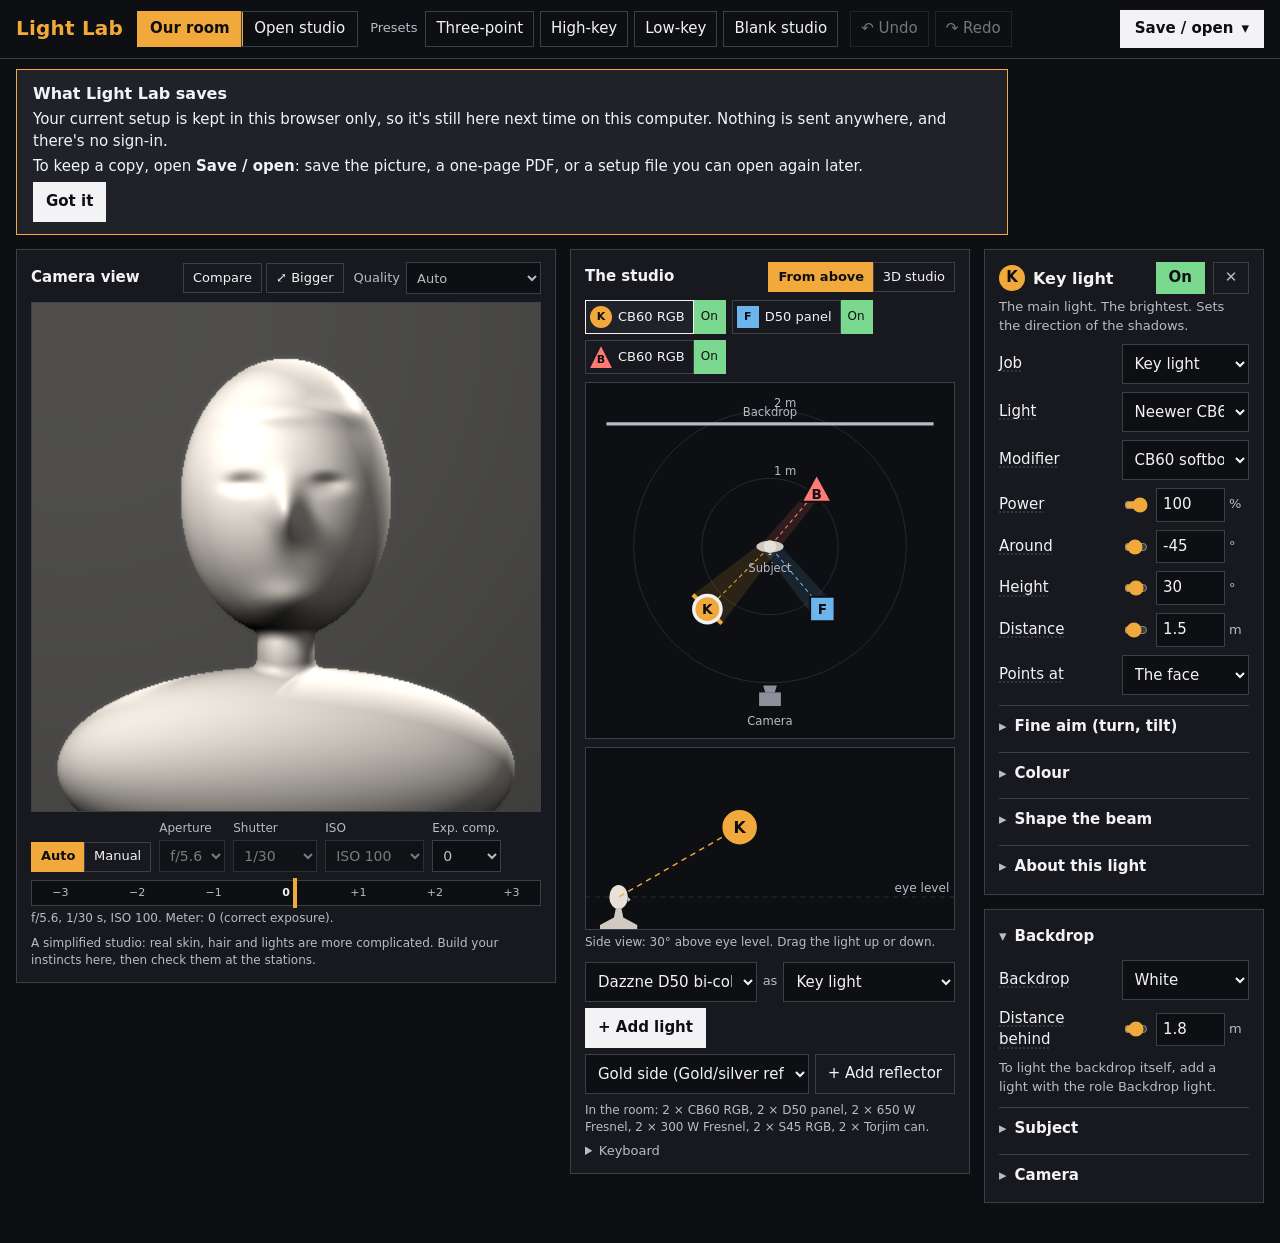
==== commit b45de533: "Camera settings, depth of field, grain, compare, bigger view; 3D matches portrait Camera (Tom's requ" ====
--- a/index.html
+++ b/index.html
@@ -46,6 +46,10 @@
   <section class="card view-card" aria-labelledby="viewTitle">
     <div class="card-head">
       <h2 id="viewTitle">Camera view</h2>
+      <span class="view-tools">
+        <button id="compareBtn" type="button" class="small" aria-pressed="false" title="Freeze this picture, then change something and compare">Compare</button>
+        <button id="bigBtn" type="button" class="small" aria-pressed="false" title="Make the camera view bigger (Esc to close)">⤢ Bigger</button>
+      </span>
       <span id="qualityRow" class="quality">
         <label for="quality">Quality</label>
         <select id="quality" aria-describedby="qualityNote">
@@ -57,7 +61,19 @@
         <span id="qualityNote" class="visually-hidden"></span>
       </span>
     </div>
-    <div id="view" class="view"><canvas id="portrait" class="portrait" role="img"></canvas></div>
+    <div id="view" class="view">
+      <canvas id="portrait" class="portrait" role="img"></canvas>
+      <img id="beforeImg" class="before-img" alt="" hidden>
+      <span id="beforeTag" class="cmp-tag before" hidden>Before</span>
+      <span id="nowTag" class="cmp-tag now" hidden>Now</span>
+    </div>
+    <div id="compareBar" class="compare-bar" hidden>
+      <label for="wipe">Before ↔ Now</label>
+      <input id="wipe" type="range" min="0" max="100" value="50" aria-label="Slide between the before and now pictures">
+      <button id="restoreBefore" type="button" class="small" title="Go back to the setup you froze (Undo returns)">Use before setup</button>
+      <button id="stopCompare" type="button" class="small">Done</button>
+    </div>
+    <div id="camerabar" class="camerabar" aria-label="Camera settings"></div>
     <p class="note">A simplified studio: real skin, hair and lights are more complicated. Build your instincts here, then check them at the stations.</p>
   </section>
 
@@ -72,7 +88,7 @@
     <div id="chips" class="chips" role="toolbar" aria-label="Lights"></div>
     <div id="map"></div>
     <div id="studio3d" class="studio3d-wrap" hidden>
-      <p class="hint studio3d-help">Drag to look around. Scroll or pinch to zoom. Click a light to select it. Move lights on the map ("From above") or in the side view.</p>
+      <p class="hint studio3d-help">Drag a light to move it across the floor; hold Shift and drag to raise or lower it. Drag empty space to look around. Scroll or pinch to zoom.</p>
     </div>
     <div id="sideview" class="sideview"></div>
     <div id="studio" class="studio-add"></div>
--- a/src/app.css
+++ b/src/app.css
@@ -41,7 +41,7 @@
 .card { background: var(--panel); border: 1.5px solid var(--line); padding: 12px 14px; }
 .card h2 { font-size: 15px; margin-bottom: 8px; }
 /* Square, and never taller than the screen leaves room for (a 768 px Chromebook screen). */
-.view { width: min(100%, calc(100vh - 190px)); min-width: 260px; aspect-ratio: 1; margin: 0 auto; background: #000; border: 1.5px solid var(--line); }
+.view { width: min(100%, calc(100vh - 250px)); min-width: 260px; aspect-ratio: 1; margin: 0 auto; background: #000; border: 1.5px solid var(--line); }
 .portrait { display: block; width: 100%; height: 100%; }
 .quality { display: flex; flex-wrap: wrap; align-items: center; gap: 8px; margin-top: 10px; }
 select { background: var(--ink); border: 1.5px solid var(--line); padding: 6px 8px; min-height: 40px; }
@@ -227,12 +227,46 @@
 .row label, .rowlabel { text-decoration: underline dotted var(--line); text-underline-offset: 3px; }
 .row.check label, .row.text .rowlabel { text-decoration: none; cursor: default; }
 
+/* Compare and bigger view */
+.view-tools { display: flex; gap: 4px; margin-left: auto; }
+button.small { min-height: 30px; padding: 3px 9px; font-size: 13px; }
+button.small[aria-pressed="true"] { background: var(--key); color: var(--ink); border-color: var(--key); }
+.view { position: relative; }
+.before-img { position: absolute; inset: 0; width: 100%; height: 100%; pointer-events: none; }
+.cmp-tag { position: absolute; top: 6px; padding: 2px 6px; font-size: 12px; font-weight: 700; background: rgba(14,15,18,0.8); }
+.cmp-tag.before { left: 6px; } .cmp-tag.now { right: 6px; }
+.view.comparing::after { content: ""; position: absolute; top: 0; bottom: 0; left: var(--wipe, 50%); width: 2px; margin-left: -1px; background: var(--key); pointer-events: none; }
+.compare-bar { display: flex; flex-wrap: wrap; align-items: center; gap: 6px 8px; margin-top: 6px; font-size: 13px; }
+.compare-bar input { flex: 1 1 8rem; accent-color: var(--key); }
+/* Bigger: the camera card fills the window over everything else. */
+body.view-big { overflow: hidden; }
+body.view-big .view-card { position: fixed; inset: 0; z-index: 50; overflow: auto; border: 0; background: var(--ink); padding: 12px max(16px, calc((100vw - min(100vh - 150px, 100vw - 32px)) / 2)); }
+body.view-big .view { width: min(100%, calc(100vh - 150px)); }
+body.view-big .note { display: none; }
+
+/* Camera bar under the portrait */
+.camerabar { margin-top: 8px; }
+.cam-row { display: flex; flex-wrap: wrap; gap: 6px 8px; align-items: end; }
+.cam-field { display: grid; gap: 2px; font-size: 12px; color: var(--muted); }
+.cam-field select { min-height: 32px; padding: 3px 6px; font-size: 14px; }
+.cam-field.auto select { opacity: 0.6; }
+.cam-meter { margin-top: 8px; }
+.meter { position: relative; height: 26px; border: 1.5px solid var(--line); background: var(--ink); }
+.meter-scale { display: flex; justify-content: space-between; padding: 0 4%; font-size: 11px; color: var(--muted); line-height: 24px; }
+.meter-scale .zero { color: var(--text); font-weight: 700; }
+.meter-needle { position: absolute; top: -3px; bottom: -3px; width: 4px; margin-left: -2px; background: var(--key); }
+.meter.off-scale .meter-needle { background: var(--back); }
+.meter-text { margin: 4px 0 0; font-size: 12px; color: var(--muted); }
+
 /* 3D studio view */
 button.seg.small { min-height: 30px; padding: 3px 9px; font-size: 13px; }
 .studio3d-wrap { position: relative; }
 .studio3d { display: block; width: 100%; border: 1.5px solid var(--line); background: #121318; touch-action: none; cursor: grab; }
 .studio3d:active { cursor: grabbing; }
 .studio3d-help { margin: 4px 0 0; font-size: 12px; }
+.views3d { display: flex; flex-wrap: wrap; gap: 4px; margin-bottom: 6px; }
+.views3d button { min-height: 30px; padding: 3px 8px; font-size: 12px; }
+.views3d button[data-view3d="reset"] { color: var(--muted); }
 .studio3d-wrap[aria-busy="true"]::before { content: "Loading the 3D studio…"; display: block; padding: 40px 0; text-align: center; color: var(--muted); }
 
 @media (prefers-reduced-motion: reduce) { * { transition: none !important; animation: none !important; } }
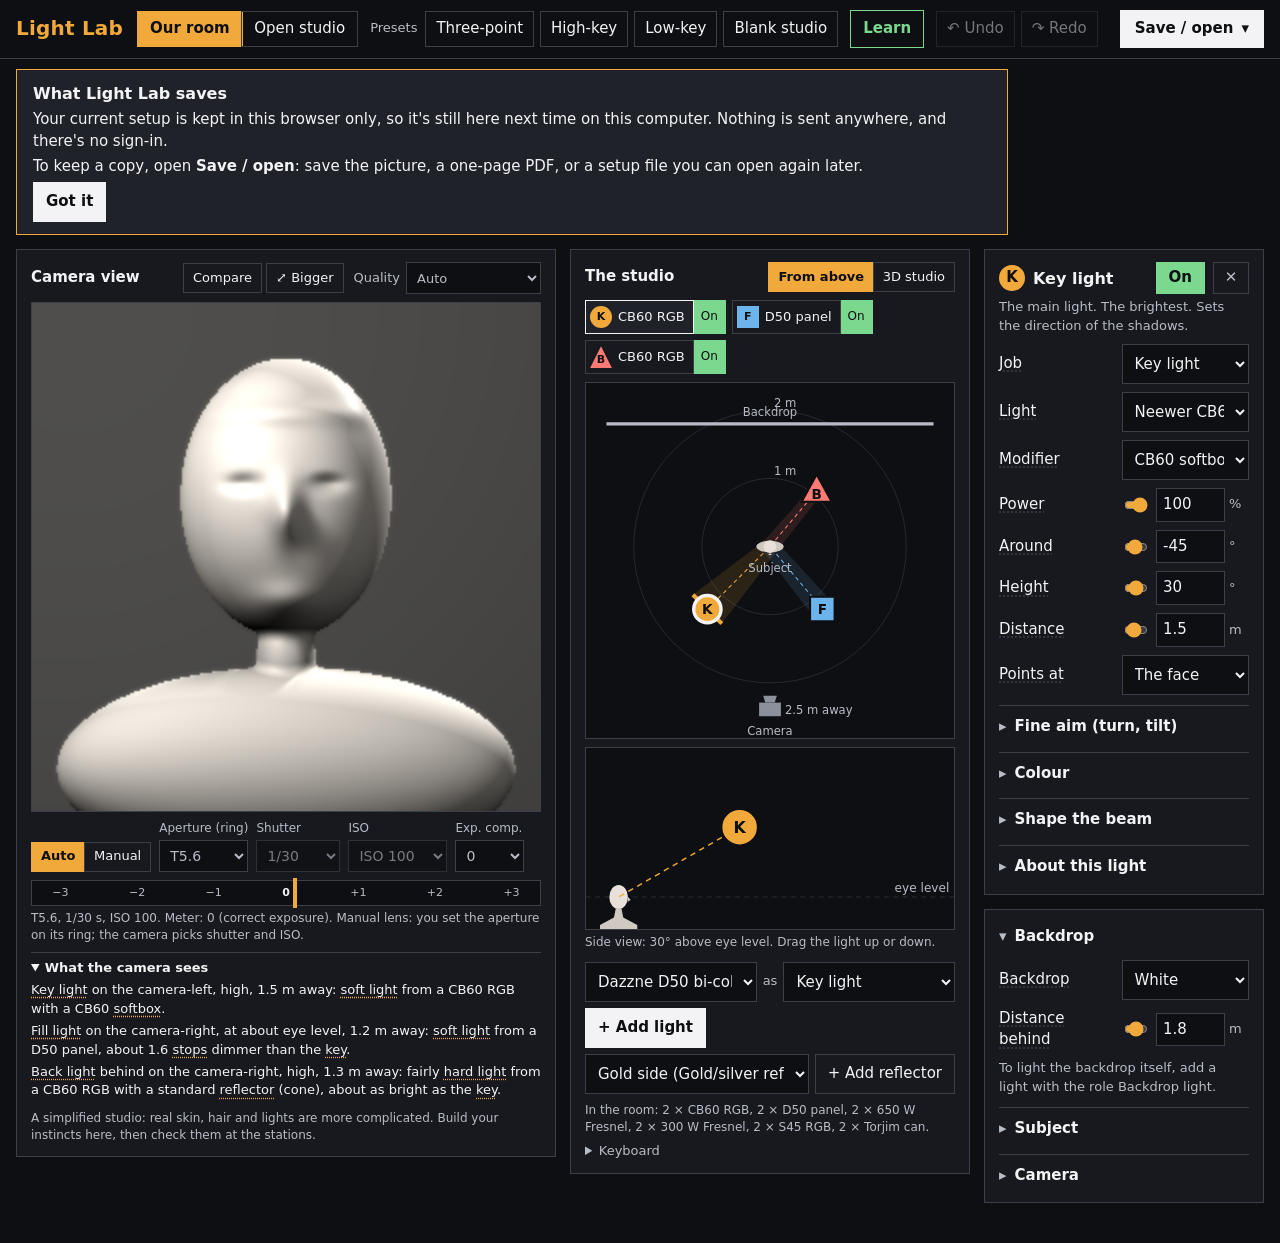
==== commit ebaf275b: "Phase 4: learning layer (description, vocabulary, lessons, activities, mastery) - Scene description " ====
--- a/index.html
+++ b/index.html
@@ -16,6 +16,7 @@
       <button type="button" role="radio" data-mode="open" class="seg">Open studio</button>
     </div>
     <div class="group" id="presets" role="group" aria-label="Presets"></div>
+    <button id="learnBtn" type="button" class="learn-btn" aria-pressed="false" aria-controls="learn">Learn</button>
     <div class="group">
       <button id="undo" type="button" title="Undo (Ctrl+Z)" aria-label="Undo">↶ Undo</button>
       <button id="redo" type="button" title="Redo (Ctrl+Y)" aria-label="Redo">↷ Redo</button>
@@ -74,6 +75,10 @@
       <button id="stopCompare" type="button" class="small">Done</button>
     </div>
     <div id="camerabar" class="camerabar" aria-label="Camera settings"></div>
+    <details id="describeBox" class="describe" open>
+      <summary>What the camera sees</summary>
+      <div id="description" aria-live="polite"></div>
+    </details>
     <p class="note">A simplified studio: real skin, hair and lights are more complicated. Build your instincts here, then check them at the stations.</p>
   </section>
 
@@ -99,6 +104,7 @@
   </section>
 
   <div class="side">
+    <section class="card learn" id="learn" aria-label="Learn" hidden></section>
     <section class="card" id="inspector" aria-label="Selected light"></section>
     <section class="card scene" aria-label="Scene">
       <details class="section" open><summary>Backdrop</summary><div id="backdrop"></div></details>
--- a/src/app.css
+++ b/src/app.css
@@ -227,6 +227,54 @@
 .row label, .rowlabel { text-decoration: underline dotted var(--line); text-underline-offset: 3px; }
 .row.check label, .row.text .rowlabel { text-decoration: none; cursor: default; }
 
+/* What the camera sees, and vocabulary tips */
+.describe { margin-top: 8px; border-top: 1.5px solid var(--line); padding-top: 6px; }
+.describe summary { cursor: pointer; font-weight: 600; font-size: 13px; }
+#description { font-size: 13px; color: var(--text); max-height: 9.5em; overflow: auto; }
+#description p { margin: 3px 0; }
+.term { position: relative; text-decoration: underline dotted var(--key); text-underline-offset: 3px; cursor: help; }
+.term:focus { outline: 2px solid var(--focus); outline-offset: 1px; }
+.term-tip { display: none; position: absolute; left: 0; top: calc(100% + 4px); z-index: 30; width: max-content; max-width: 18rem;
+  background: var(--panel-2); color: var(--text); border: 1px solid var(--line); padding: 6px 8px; font-size: 13px; font-weight: 400;
+  line-height: 1.35; box-shadow: 0 6px 16px rgba(0,0,0,0.45); text-decoration: none; white-space: normal; }
+.term:hover .term-tip, .term:focus .term-tip { display: block; }
+
+/* Learn card */
+button.learn-btn { border-color: var(--accent); color: var(--accent); font-weight: 700; min-height: 36px; }
+button.learn-btn[aria-pressed="true"] { background: var(--accent); color: var(--ink); }
+.learn { border-color: var(--accent); }
+.learn-head { display: flex; align-items: center; justify-content: space-between; gap: 8px; margin-bottom: 6px; }
+.learn-head h2 { margin: 0; }
+.learn-tiles { display: grid; grid-template-columns: 1fr 1fr; gap: 8px; }
+.learn-tile { display: grid; gap: 2px; text-align: left; padding: 10px; min-height: 64px; }
+.learn-tile span, .learn-row .sub { color: var(--muted); font-size: 12px; }
+.learn-row { display: grid; grid-template-columns: 1fr auto; gap: 2px 8px; width: 100%; text-align: left; margin: 4px 0; padding: 8px 10px; }
+.learn-row .sub { grid-column: 1 / -1; }
+.learn-row .done { color: var(--accent); font-size: 12px; }
+.draft-tag { display: inline-block; margin-left: 6px; padding: 0 5px; font-size: 11px; font-weight: 700; color: var(--ink); background: var(--key); }
+.step-count { color: var(--muted); font-size: 12px; margin: 0 0 4px; }
+.step p { margin: 6px 0; }
+.step .prompt, .learn .prompt { font-weight: 600; }
+.step-nav, .btn-row { display: flex; gap: 6px; margin-top: 10px; flex-wrap: wrap; }
+.step-nav { justify-content: space-between; }
+.opts { display: grid; gap: 4px; margin: 6px 0; }
+.opt { display: flex; gap: 6px; align-items: baseline; padding: 6px 8px; border: 1px solid var(--line); cursor: pointer; }
+.opt:has(input:checked) { border-color: var(--key); }
+.reveal p, .match-results p { margin: 4px 0; }
+.right { color: var(--accent); } .wrong { color: var(--back); } .close { color: var(--key); }
+.task-status { font-weight: 600; } .task-status.ok { color: var(--accent); }
+.measure { color: var(--muted); font-size: 13px; }
+.learn textarea { width: 100%; background: var(--ink); border: 1.5px solid var(--line); color: var(--text); padding: 6px; font: inherit; }
+.frames ul { margin: 4px 0; padding-left: 18px; font-size: 13px; }
+.target-img { display: block; width: min(100%, 260px); aspect-ratio: 1; margin: 6px auto; border: 1.5px solid var(--line); }
+.career { margin-top: 10px; padding: 8px 10px; border-left: 4px solid var(--fill); background: var(--panel-2); font-size: 13px; }
+.score { font-weight: 700; }
+.mastery { display: grid; grid-template-columns: 9.5em 1fr 5.5em; gap: 8px; align-items: center; margin: 6px 0; font-size: 13px; }
+.m-bar { height: 10px; border: 1px solid var(--line); background: var(--ink); }
+.m-fill { display: block; height: 100%; background: var(--accent); }
+.m-word { color: var(--muted); }
+.word { margin: 4px 0; font-size: 13px; }
+
 /* Compare and bigger view */
 .view-tools { display: flex; gap: 4px; margin-left: auto; }
 button.small { min-height: 30px; padding: 3px 9px; font-size: 13px; }
